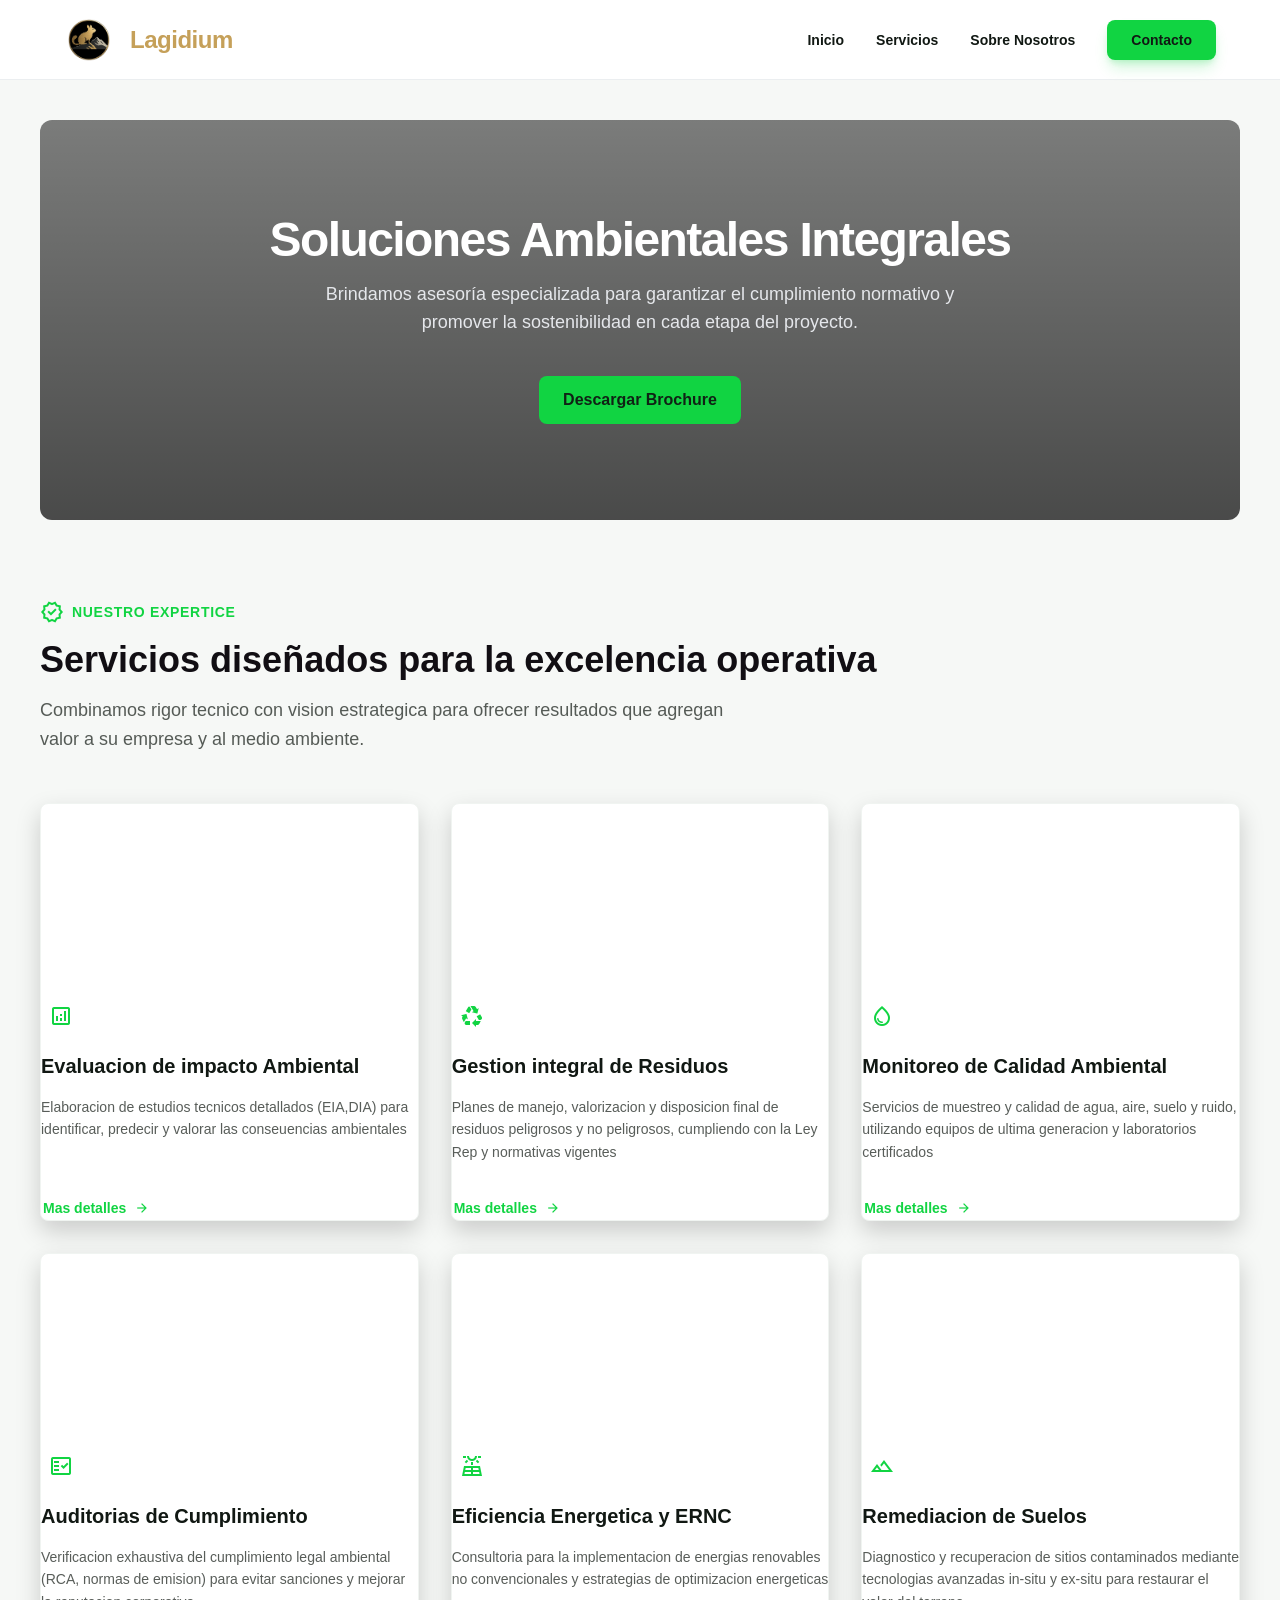
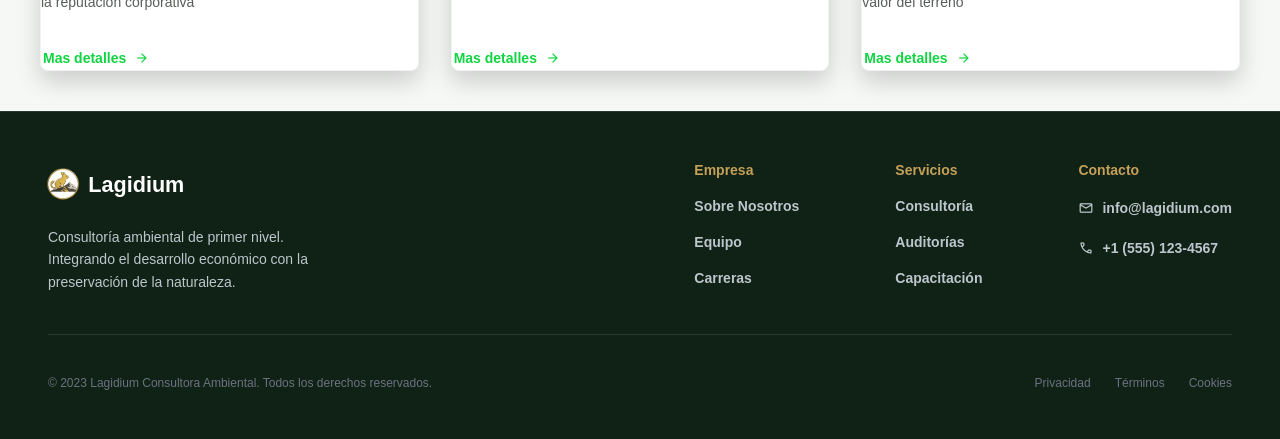
==== servicios.html @ 5d3d3c79 "Change name logos" ====
<!DOCTYPE html>
<html lang="es">
    <head>
        <meta charset="UTF-8">
        <meta name="viewport" content="width=device-width, initial-scale=1.0">
        <title>Servicios</title>
        <meta name="description" content="Consultora ambiental, ofrecemos servicios ambientales de exelencia tecnica para Mineria, industria, agro">
        <link rel="stylesheet" href="styles.css">
        <script src="script.js" defer></script>
        <link href="https://fonts.googleapis.com/css2?family=Material+Symbols+Outlined" rel="stylesheet"/>
    </head>
    
    <body>

        <header class="header">
            <div class="header-container">
                <div class="logo">
                    <img class="logo-icon" src="./Logo.png" alt="">
                    <a href="index.html"><h2 class="logo-text">Lagidium</h2></a>
                </div>    
                <nav>
                    <div class="div-nav">
                        <!-- <div class="div-nav"> -->
                        <a class="nav-link" href="index.html">Inicio</a>
                        <a class="nav-link" href="servicios.html">Servicios</a>
                        <a class="nav-link" href="#">Sobre Nosotros</a>
                        <!-- </div> -->
                    </div>
                    <button class="button-contacto">
                        <span>Contacto</span>
                    </div> 
                </nav>
            </div>
        </header>

        <main class="main">
            <!-- Hero Section -->
            <section class="hero-services">
                <div class="hero-container">
                    <div class="hero-contain">
                        <div class="hero-text-container">
                            <h1>Soluciones Ambientales Integrales</h1>
                            <h2>Brindamos asesoría especializada para garantizar el cumplimiento normativo y promover la sostenibilidad en cada etapa del proyecto.</h2>
                        </div>
                        <div class="hero-button">
                            <button>Descargar Brochure</button>
                        </div>
                    </div>
                </div> 
            </section>
            
            <section class="services-section-container">
                <header class="header-services">
                    <div><span class="material-symbols-outlined">verified</span><span>Nuestro Expertice</span></div>
                    <h2>Servicios diseñados para la excelencia operativa</h2>
                    <p>Combinamos rigor tecnico con vision estrategica para ofrecer resultados que agregan valor a su empresa y al medio ambiente.</p>
                </header>

                <div class="grid-services-container">
                    <div class="grid-services-contain1">
                        <div class="grid-services-image1"></div>
                        <div class="grid-text-services">
                            <div><span class="material-symbols-outlined">analytics</span></div>
                            <h3>Evaluacion de impacto Ambiental</h3>
                            <p>Elaboracion de estudios tecnicos detallados (EIA,DIA) para identificar, predecir y valorar las conseuencias ambientales</p>
                            <a href="">Mas detalles<span class="material-symbols-outlined">arrow_forward</span></a>
                        </div>
                    </div>
                    <div class="grid-services-contain2">
                        <div class="grid-services-image2"></div>
                        <div class="grid-text-services">
                            <div><span class="material-symbols-outlined">recycling</span></div>
                            <h3>Gestion integral de Residuos</h3>
                            <p>Planes de manejo, valorizacion y disposicion final de residuos peligrosos y no peligrosos, cumpliendo con la Ley Rep y normativas vigentes</p>
                            <a href="">Mas detalles<span class="material-symbols-outlined">arrow_forward</span></a>
                        </div>
                    </div>
                    <div class="grid-services-contain3">
                        <div class="grid-services-image3"></div>
                        <div class="grid-text-services">
                            <div><span class="material-symbols-outlined">water_drop</span></div>
                            <h3>Monitoreo de Calidad Ambiental</h3>
                            <p>Servicios de muestreo y calidad de agua, aire, suelo y ruido, utilizando equipos de ultima generacion y laboratorios certificados</p>
                            <a href="">Mas detalles<span class="material-symbols-outlined">arrow_forward</span></a>
                        </div>
                    </div>
                    <div class="grid-services-contain4">
                        <div class="grid-services-image4"></div>
                        <div class="grid-text-services">
                            <div><span class="material-symbols-outlined">fact_check</span></div>
                            <h3>Auditorias de Cumplimiento</h3>
                            <p>Verificacion exhaustiva del cumplimiento legal ambiental (RCA, normas de emision) para evitar sanciones y mejorar la reputacion corporativa</p>
                            <a href="">Mas detalles<span class="material-symbols-outlined">arrow_forward</span></a>
                        </div>
                    </div>
                    <div class="grid-services-contain5">
                        <div class="grid-services-image5"></div>
                        <div class="grid-text-services">
                            <div><span class="material-symbols-outlined">solar_power</span></div>
                            <h3>Eficiencia Energetica y ERNC</h3>
                            <p>Consultoria para la implementacion de energias renovables no convencionales y estrategias de optimizacion energeticas</p>
                            <a href="">Mas detalles<span class="material-symbols-outlined">arrow_forward</span></a>
                        </div>
                    </div>
                    <div class="grid-services-contain6">
                        <div class="grid-services-image6"></div>
                        <div class="grid-text-services">
                            <div><span class="material-symbols-outlined">landscape</span></div>
                            <h3>Remediacion de Suelos</h3>
                            <p>Diagnostico y recuperacion de sitios contaminados mediante tecnologias avanzadas in-situ y ex-situ para restaurar el valor del terreno</p>
                            <a href="">Mas detalles<span class="material-symbols-outlined">arrow_forward</span></a>
                        </div>
                    </div>
                </div>
            </section>

        </main>
        <footer class="footer">
            <div class="footer-container">
              <div class="footer-contact">
                
                <!-- Brand Info -->
                <div class="footer-paragraph">
                  <div class="footer-paragraph-container">
                    <div>
                        <img class="logo-icon-white" src="./logo_blanco.png" alt="">
                    </div>
                    <span>Lagidium</span>
                  </div>
          
                  <p class="paragraph-secundary">
                    Consultoría ambiental de primer nivel. Integrando el desarrollo económico con la preservación de la naturaleza.
                  </p>
                </div>
          
                <!-- Links -->
                <div class="footer-contact-container">
                  
                  <div class="footer-empresa">
                    <h4>Empresa</h4>
                    <a href="#">Sobre Nosotros</a>
                    <a href="#">Equipo</a>
                    <a href="#">Carreras</a>
                  </div>
          
                  <div class="footer-servicios">
                    <h4>Servicios</h4>
                    <a href="#">Consultoría</a>
                    <a href="#">Auditorías</a>
                    <a href="#">Capacitación</a>
                  </div>
          
                  <div class="footer-contacto">
                    <h4>Contacto</h4>
                    <a href="#">
                      <span class="material-symbols-outlined text-base">mail</span>
                      info@lagidium.com
                    </a>
                    <a href="#">
                      <span class="material-symbols-outlined text-base">call</span>
                      +1 (555) 123-4567
                    </a>
                  </div>
          
                </div>
              </div>
          
              <div class="bottom-line"></div>
          
                <div class="footer-end">
                    <p>© 2023 Lagidium Consultora Ambiental. Todos los derechos reservados.</p>
                    <div class="footer-end-container">
                        <a href="#">Privacidad</a>
                        <a href="#">Términos</a>
                        <a href="#">Cookies</a>
                    </div>
                </div>
          
            </div>
          </footer>

    </body>

</html>
---- styles.css ----
/* ========================================
   LAGIDIUM - ESTILOS CSS PERSONALIZADOS
   ======================================== */


/* ===== VARIABLES CSS (Custom Properties) ===== */

:root {
    /*Colores Principales*/
    --color-primary: #11d442;
    --color-secondary-gold: #C5A059;
    --color-secondary-silver: #BCC6CC;
    --color-brand-black: #111813;
    --color-background-light: #f6f8f6;
    --color-background-dark: #102215;

    /*Tipografia*/
    --font-display: 'Public Sans', sans-serif;
    --tw-text-opacity: 1;

    /*Border Radius*/
    --radius-default: 0.25rem;
    --radius-lg: 0.5rem;
    --radius-xl: 0.75rem;
    --radius-full: 9999px;
    
    /* Sombras */
    --shadow-sm: 0 1px 2px 0 rgba(0, 0, 0, 0.05);
    --shadow-xl: 0 20px 25px -5px rgba(0, 0, 0, 0.1);
    --shadow-primary-glow: 0 0 20px rgba(17, 212, 66, 0.4);
}
    /* ===== MODO OSCURO ===== */

.dark {
    --color-text: #ffffff;
    --color-text-secondary: #e5e7eb;
    --color-background: #102215;
    --color-card-bg: rgba(255, 255, 255, 0.05);
    --color-border: rgba(255, 255, 255, 0.1);
}

  /* ===== RESET Y BASE ===== */
* {
    margin:0;
    padding:0;
    box-sizing: border-box;
}

body {
    font-family: var(--font-display);
    background-color: var(--color-background-light);
    color: var(--color-brand-black);
    -webkit-font-smoothing: antialiased;
    -moz-osx-font-smoothing: grayscale;
}

.header {
    /* position: sticky; */
    top: 0;
    z-index: 50;
    width: 100%;
    height: 80px;
    background-color: rgba(255,255,255, 0.95);
    backdrop-filter: blur(10px);
    box-sizing: border-box;
    border-bottom: 1px solid rgba(188, 198, 204, 0.3);
}

.header-container {
    max-width: 1200px;
    height: 100%;
    margin: 0 auto;
    padding: 0 24px; 
    display: flex;
    align-items: center;
    justify-content: space-between;
}

.logo {
    display: flex;
    align-items: center;
    gap: 16px;
}

.logo-icon{
    object-fit: contain;
    height: 50px;
    width: 50px;
    align-items: center;
    justify-content: center;
}

.logo-text{
    font-size: 1.5rem;
    font-weight: 900;
    letter-spacing: -0.02em;
    color: var(--color-secondary-gold);
}

a {
    text-decoration: none;
}

/* NAVEGACION */
nav {
    display: none;
    justify-content: flex-end;
    align-items: center;
    gap: 2rem;

  }

.div-nav {
    display: flex;
    align-items: center;
    gap: 2rem;
}
  
@media (min-width:768px){
    nav {
        display: flex;
    }
}

.nav-link { 
    position: relative;
    font-size: 0.875rem;
    font-weight: 600;
    color: var(--color-brand-black);
    text-decoration: none;
    transition: color 0.3s ease;
}

.nav-link::after {
    content: '';
    position: absolute;
    bottom: -4px;
    left: 0;
    width: 0;
    height: 2px;
    background-color: var(--color-secondary-gold);
    transition: width 0.3s ease;
}

.nav-link:hover {
    color: var(--color-secondary-gold);
}

.nav-link:hover::after {
    width: 100%;
  }

.button-contacto{
      /* Layout y Tamaño */
      display: flex;                    /* flex */
      min-width: 100px;                 /* min-w-[100px] */
      height: 40px;                     /* h-10 (10 * 4px = 40px) */
      padding-left: 24px;               /* px-6 (6 * 4px = 24px) */
      padding-right: 24px;
      
      /* Alineación */
      align-items: center;              /* items-center */
      justify-content: center;          /* justify-center */
      
      /* Forma y Bordes */
      border-radius: 8px;               /* rounded-lg */
      overflow: hidden;                 /* overflow-hidden */
      border: none;
      
      /* Colores */
      background-color: #11d442;        /* bg-primary */
      color: #111813;                   /* text-brand-black */
      
      /* Tipografía */
      font-size: 0.875rem;              /* text-sm (14px) */
      font-weight: 700;                 /* font-bold */
      
      /* Efectos */
      box-shadow: 0 10px 15px -3px rgba(17, 212, 66, 0.2),
                  0 4px 6px -2px rgba(17, 212, 66, 0.2);
                                        /* shadow-lg shadow-primary/20 */
      
      /* Interacción */
      cursor: pointer;                  /* cursor-pointer */
      transition: background-color 0.3s ease,
                  transform 0.2s ease;  /* transition-colors */
}

.Hero {
    position: relative;
    width: 100%;
    min-height: 600px;
    overflow: hidden;
}

.carousel-container {
    position: absolute;
    top: 0;
    left: 0;
    width: 100%;
    height: 100%;
}

.carousel-slide {
    position: absolute;
    width: 100%;
    height: 100%;
    background-size: cover;
    background-position: center;
    background-repeat: no-repeat;
    transition: opacity 1.5s ease-in-out;
    opacity: 0;
}

.carousel-slide.active {
    opacity: 1;
}

/* Overlay oscuro sobre las imágenes */
.carousel-slide::before {
        content: '';
        position: absolute;
        top: 0;
        left: 0;
        width: 100%;
        height: 100%;
        background: linear-gradient(rgba(16, 34, 21, 0.7) 0%, rgba(16, 34, 21, 0.5) 100%);
    }


.hero-content {
    position: relative;
    z-index: 10;
    display: flex;
    flex-direction: column;
    justify-content: center;
    min-height: 600px;
    padding: 80px 24px;
    max-width: 1200px;
    margin: 0 auto;
    text-align: center;
}

@media (min-width: 768px) {
    .hero-content {
        text-align: left;
    }
}

.hero-badge{
    width: fit-content;
    padding: 4px 12px;
    background-color: rgba(165, 123, 50, 0.2);
    border: 1px solid rgba(197, 160, 89, 0.4);
    color: var(--color-secondary-gold);
    font-size: 0.75rem;
    font-weight: 700;
    text-transform: uppercase;
    letter-spacing: 0.05em;
    border-radius: 9999px;
    backdrop-filter: blur(1px);
    margin-bottom: 16px;
}

.hero-title {
    font-size: 2.5rem;
    font-weight: 900;
    line-height: 1.1;
    letter-spacing: -0.033em;
    color: #ffffff;
    margin-bottom: 16px;
    max-width: 700px;
}

@media (min-width: 768px) {
    .hero-title {
        font-size: 3.75rem;
    }
}

@media (min-width: 1024px) {
    .hero-title {
        font-size: 4.5rem;
    }
}

.hero-title .highlight {
    color: var(--color-secondary-silver);
}

.hero-description {
    font-size: 1.125rem;
    line-height: 1.75;
    color: #e5e7eb;
    margin-bottom: 32px;
    max-width: 600px;
}

@media (min-width: 768px) {
    .hero-description {
        font-size: 1.25rem;
    }
}

.hero-buttons {
    display: flex;
    flex-direction: column;
    gap: 16px;
    justify-content: center;
}

@media (min-width: 640px) {
    .hero-buttons {
        flex-direction: row;
    }
}

@media (min-width: 768px) {
    .hero-buttons {
        justify-content: flex-start;
    }
}

.btn-hero-primary {
    display: flex;
    align-items: center;
    justify-content: center;
    height: 48px;
    min-width: 160px;
    padding: 0 24px;
    background-color: var(--color-primary);
    color: var(--color-brand-black);
    font-size: 1rem;
    font-weight: 700;
    border: none;
    border-radius: 8px;
    cursor: pointer;
    transition: transform 0.3s ease;
    box-shadow: 0 0 20px rgba(17, 212, 66, 0.4);
    text-decoration: none;
}

.btn-hero-primary:hover {
    transform: scale(1.05);
}

.btn-hero-secondary {
    display: flex;
    align-items: center;
    justify-content: center;
    height: 48px;
    min-width: 160px;
    padding: 0 24px;
    background-color: rgba(255, 255, 255, 0.1);
    backdrop-filter: blur(4px);
    border: 2px solid rgba(255, 255, 255, 0.2);
    color: #ffffff;
    font-size: 1rem;
    font-weight: 700;
    border-radius: 8px;
    cursor: pointer;
    transition: all 0.3s ease;
    text-decoration: none;
}

.btn-hero-secondary:hover {
    background-color: #ffffff;
    color: var(--color-brand-black);
}

/* Indicadores del carrusel */
.carousel-indicators {
    position: absolute;
    bottom: 30px;
    left: 50%;
    transform: translateX(-50%);
    z-index: 20;
    display: flex;
    gap: 12px;
}

.indicator {
    width: 12px;
    height: 12px;
    border-radius: 50%;
    background-color: rgba(255, 255, 255, 0.3);
    border: 2px solid rgba(255, 255, 255, 0.5);
    cursor: pointer;
    transition: all 0.3s ease;
}

.indicator.active {
    background-color: var(--color-secondary-gold);
    border-color: var(--color-secondary-gold);
    width: 32px;
    border-radius: 6px;
}

.indicator:hover {
    background-color: rgba(255, 255, 255, 0.6);
}

/* Línea decorativa */
.decorative-line {
    height: 8px;
    width: 100%;
    background: linear-gradient(
        to right,
        var(--color-brand-black),
        var(--color-secondary-gold),
        var(--color-brand-black)
    );
}


.infobox-container {
    padding: 5rem 1.5rem;
    background-color: rgb(255,255,255 / 1);
    border-color: #e5e7eb; 
    border-style: solid;
}

@media (min-width: 1024px) {
    .feature-section {
      padding-left: 3rem;
      padding-right: 3rem;
    }
  }

.infobox-content {
    max-width: 1200px;
    display: flex;
    flex-direction: column;
    margin: 0 auto;
    gap: 4rem;
}

.headerfeature-containter {
    display: flex;
    flex-direction: column;
    text-align: center;
    gap: 1rem;
}

.headerfeature-containter h2 {
    font-size: 2.25rem;
    line-height: 2.5rem;
    font-weight: 800;
    color: rgb(var(--color-brand-black));
}

.headerfeature-containter p {
    max-width: 720px;
    font-size: 1.125rem;
    line-height: 1.75rem;
    font-weight: 400;
    margin: 0 auto;
    color: rgb(107 114 128 / 1); /* gris */
}


.headerfeature-divider {
    width: 5rem;
    height: 0.25rem;
    border-radius: 9999px;
    background-color: var(--color-secondary-gold);
    margin: 0 auto;
}

.feature-grid {
    display: grid;
    grid-template-columns: 1fr;
    gap: 2rem;
}

@media (min-width: 768px) {
    .feature-grid {
      grid-template-columns: repeat(3, 1fr);
    }
  }


.feature-card {
    display: flex;
    flex-direction: column;
    gap: 1.5rem;
    padding: 2rem;
    border-radius: 0.75rem;
    background-color: rgb(246 248 246 / 1);
    border: 1px solid rgb(188 198 204 / 0.3);
    transition: all 0.3s ease;
  }

.feature-card:hover {
    border-color: var(--color-secondary-gold);
    box-shadow: 0 20px 40px var(--color-secondary-gold) / 0.1;
  }

.feature-content {
    display: flex;
    flex-direction: column;
    gap: 0.5rem;
}

.feature-content h3 {
    font-size: 1.25rem;
    font-weight: 700;
    color: var(--color-black);
  }
  
.feature-content p {
    color: rgb(75 85 99);
    line-height: 1.6;
  }

.icon-card {
    display: flex;
    align-items: center;
    justify-content: center;
    width: 3.5rem;
    height: 3.5rem;
}


/*Info Especializacion*/
@media (min-width: 1024px) {
    .Especialización-container{
        padding-left: 3rem;
        padding-right: 3rem;
    }
}

.Especialización-container {
    /* #border: #11d442 1px solid; */
    padding-top: 5rem;
    padding-bottom: 5rem;
}

.esp-container {
    display: flex;
    flex-direction: column;
    max-width: 1200px;
    width: 100%;
    gap: 2.5rem;
    margin-left: auto;
    margin-right: auto;
}

@media (min-width: 768px){
    .header-esp-container {
        flex-direction: row;
        align-items: flex-end;
    }
}

.header-esp-container {
    display: flex;
    gap: 1.5rem;
    justify-content: space-between;
}

.title-content {
    display: flex;
    flex-direction: column;
    gap: 0.5rem;
}

.title-content h2 {
    color: var(--color-brand-black);
    line-height: 1.25;
    font-weight: 900;
    font-size: 1.875;
}

.title-content p {
    color: rgb(107 114 128/1);
    font-size: 1rem;
    line-height: 1.5rem;
}

.especializacion-servicios {
    text-decoration: inherit;
    display: flex;
    align-items: center;
    color: var(--color-brand-black);
    font-weight: 700;
    font-size: 0.875rem;
    line-height: 1.25rem;
    gap: 0.5rem;
    transition: color 0.3s ease;
}

.especializacion-servicios:hover {
    color: var(--color-primary);
}

.especializacion-servicios span {
    font-size: 1.125rem;
    line-height: 1.75rem;
    font-weight: normal;
    font-family: 'Material Symbols Outlined', sans-serif;
    font-style: normal;
}

.especializacion-servicios span {
    font-size: 1.25rem;
    transition: transform 0.3s ease;
  }

.especializacion-servicios:hover span {
    transform: translateX(4px);
  }


@media (min-width: 1024px) {
    .especializacion-grid{
        display: grid;
        grid-template-columns: repeat(3, 1fr);
        gap: 1.5rem;
    }
}


.grid-item1 {
    border: transparent 1px solid;
    display: flex;
    flex-direction: column;
    border-radius: 0.75rem;
    padding: 1rem;
    gap: 1rem;
    transition: transform 0.3s ease;
}

.grid-item1:hover {
    border-color: rgb(188 198 204 / 0.5);
}

.grid-item2 {
    border: transparent 1px solid;
    display: flex;
    flex-direction: column;
    border-radius: 0.75rem;
    padding: 1rem;
    gap: 1rem;
    transition: transform 0.3s ease;
}

.grid-item2:hover {
    border-color: rgb(188 198 204 / 0.5);
}

.grid-item3 {
    border: transparent 1px solid;
    display: flex;
    flex-direction: column;
    border-radius: 0.75rem;
    padding: 1rem;
    gap: 1rem;
    transition: transform 0.3s ease;
}

.grid-item3:hover {
    border-color: rgb(188 198 204 / 0.5);
}

/*Content Img*/

.content-img-1 {
    border-radius: 0.5rem;
    overflow: hidden;
    aspect-ratio: 4/3;
}

.content-img-2 {
    border-radius: 0.5rem;
    overflow: hidden;
    aspect-ratio: 4/3;
}

.content-img-3 {
    border-radius: 0.5rem;
    overflow: hidden;
    aspect-ratio: 4/3;
}


/*IMG*/
.content-img-1 img {
    background-position: center;
    background-size: cover;
    background-repeat: no-repeat;
    width: 100%;
    height: 100%;
    transition: transform 700ms ease;
}

.content-img-1 img:hover {
    transform: scale(1.1);
}

.content-img-2 img {
    background-position: center;
    background-size: cover;
    background-repeat: no-repeat;
    width: 100%;
    height: 100%;
    transition: transform 700ms ease;
}

.content-img-2 img:hover {
    transform: scale(1.1);
}

.content-img-3 img {
    background-position: center;
    background-size: cover;
    background-repeat: no-repeat;
    width: 100%;
    height: 100%;
    transition: transform 700ms ease;
}

.content-img-3 img:hover {
    transform: scale(1.1);
}


/*Text content*/
.text-content{
    display: flex;
    flex-direction: column;
    padding-bottom: 0.5rem;
    padding-left: 0.5rem;
    padding-right: 0.5rem;
    gap: 0.25rem;
}

.text-content2{
    display: flex;
    flex-direction: column;
    padding-bottom: 0.5rem;
    padding-left: 0.5rem;
    padding-right: 0.5rem;
    gap: 0.25rem;
}

.text-content3{
    display: flex;
    flex-direction: column;
    padding-bottom: 0.5rem;
    padding-left: 0.5rem;
    padding-right: 0.5rem;
    gap: 0.25rem;
}

/*Text detail*/
.text-content h3{
    color: rgb(17 24 19 /1);
    font-weight: 700;
    font-size: 1.25rem;
    line-height: 1.25rem;
}

.text-content p{
    color: rgb(107 114 128 / 1);
    font-size: 0.875rem;
    line-height: 1.25rem;
}

.text-content2 h3{
    color: rgb(17 24 19 /1);
    font-weight: 700;
    font-size: 1.25rem;
    line-height: 1.25rem;
}

.text-content2 p{
    color: rgb(107 114 128 / 1);
    font-size: 0.875rem;
    line-height: 1.25rem;
}

.text-content3 h3{
    color: rgb(17 24 19 /1);
    font-weight: 700;
    font-size: 1.25rem;
    line-height: 1.25rem;
}

.text-content3 p{
    color: rgb(107 114 128 / 1);
    font-size: 0.875rem;
    line-height: 1.25rem;
}

/*Content Conteiner*/

@media (min-width: 1024px) {
    .contact-conteiner {
        padding-left: 3rem;
        padding-right: 3rem;
    }
}

.contact-conteiner {
    position: relative;
    padding: 6rem;
    background-color: rgb(17 24 19);
    color: white;
    overflow: hidden;
}

.contact-rigth-side {
    position: absolute;
    top: 0;
    right: 0;
    width: 35%;
    height: 100%;
    background: linear-gradient(
      to left,
      rgb(197 160 89 / 0.15),
      transparent
    );
  }
  
.contact-left-side {
    position: absolute;
    bottom: 0;
    left: 0;
    width: 300px;
    height: 300px;
    background: rgb(17 212 66/ 0.15);
    border-radius: 50%;
    filter: blur(100px);
}


.contact-container {
    position: relative;
    z-index: 1;
    max-width: 900px;
    margin: 0 auto;
    display: flex;
    flex-direction: column;
    gap: 2.5rem;
    text-align: center;
}

.contact-paragraph h2 {
    font-size: clamp(2rem, 5vw, 3rem);
    font-weight: 900;
    line-height: 1.2;
  }
  
.contact-paragraph h2 span {
    color: rgb(197 160 89);
}
  
.contact-paragraph p {
    margin-top: 1rem;
    font-size: 1.125rem;
    color: rgb(188 198 204);
    line-height: 1.6;
}

.contact-contact {
    display: flex;
    flex-direction: column;
    gap: 1rem;
    align-items: center;
  }
  
@media (min-width: 640px) {
.contact-contact {
    flex-direction: row;
    justify-content: center;
}
}
  
  /* Primer botón */
.contact-contact a:first-of-type {
    display: inline-flex;
    align-items: center;
    justify-content: center;
    min-width: 200px;
    height: 48px;
    background-color: rgb(17 212 66);
    color: rgb(17 24 19);
    font-weight: 700;
    border-radius: 0.75rem;
    text-decoration: none;
    transition: transform 0.2s ease, box-shadow 0.2s ease;
  }
  
.contact-contact a:first-of-type:hover {
    transform: scale(1.05);
    box-shadow: 0 0 20px rgb(17 212 66 / 0.4);
  }
  
  /* Segundo botón */
.contact-contact a:nth-of-type(2) {
    display: inline-flex;
    align-items: center;
    justify-content: center;
    min-width: 200px;
    height: 48px;
    border: 1px solid rgb(188 198 204 / 0.4);
    color: white;
    font-weight: 700;
    border-radius: 0.75rem;
    text-decoration: none;
    transition: background-color 0.2s ease, border-color 0.2s ease;
  }
  
.contact-contact a:nth-of-type(2):hover {
    background-color: rgb(255 255 255 / 0.08);
    border-color: white;
  }



/*FOOTER*/ 
@media (min-width: 1024px) {
    .footer {
        padding-left: 3rem;
        padding-right: 3rem;
    }
}

.footer {
    background-color: var(--color-background-dark);
    padding-left: 3rem;
    padding-right: 3rem;
    border-top: 1px rgb(255, 255, 255, 0.1) solid;
    padding-top: 3rem;
    padding-bottom: 3rem;
}  

.footer-container {
    display: flex;
    flex-direction: column;
    margin: 0 auto;
    width: 100%;
    gap: 2.5rem;
    max-width: 1200px;
    margin-left: auto;
    margin-right: auto;
}

@media (min-width: 768px) {
    .footer-contact {
        flex-direction: row;
    }
}

.footer-contact {
    display: flex;
    flex-direction: row;
    gap: 2.5rem;
    justify-content: space-between;
}


.footer-paragraph {
    display: flex;
    flex-direction: column;
    gap: 1rem;
    max-width: 300px;
}


@media (min-width: 768px) {
    .footer-contact-container {
        gap: 6rem;
    }
}

.footer-contact-container {
    display: flex;
    flex-wrap: wrap;
    justify-content: center;
    gap: 6rem;
    text-decoration: none;
}


.footer-empresa, .footer-servicios, .footer-contacto {
    display: flex;
    flex-direction: column;
    gap: 1rem;
    font-size: 0.875rem;
    font-weight: 700;
    line-height: 1.25rem;
}

.footer-empresa, .footer-servicios, .footer-contacto h4 {
    color: var(--color-secondary-gold);
}

.footer-empresa a {
    color: rgb(188, 198, 204, 1);
    transition: transform 0.3 ease;
    font-size: 0.875rem;
    line-height: 1.25rem;   
}

.footer-empresa a:hover{
    color: rgb(255,255,255);
}


.footer-servicios a:hover{
    color: rgb(255,255,255);
}

.footer-servicios a {
    color: rgb(188, 198, 204, 1);
    transition: transform 0.3 ease;
    font-size: 0.875rem;
    line-height: 1.25rem;   
}

.footer-contacto a:hover{
    color: rgb(255,255,255);
}

.footer-contacto a {
    display: flex;
    align-items: center;
    gap: 0.5rem;
    color: rgb(188, 198, 204, 1);
    transition: transform 0.3 ease;
    font-size: 0.875rem;
    line-height: 1.25rem;
}


.footer-contacto span:first-child{
    font-size: 1rem;
    line-height: 1.5rem;
}

.footer-paragraph {
    /* border: #BCC6CC 1px solid; */
    display: flex;
    flex-direction: column;
    gap: 1rem;
    max-width: 300px;
}

.footer-paragraph-container {
    display: flex;
    align-items: center;
}

.logo-icon-white {
    display: flex;
    width: 50px;
    left: 0;
    margin-left: -9.7px;
}


.footer-paragraph-container span{
    font-weight: 700;
    font-size: 1.35rem;
    line-height: 1.75rem;
    color: rgb(255,255,255);
}

.paragraph-secundary{
    color:rgb(188 198 204 / 1);
    line-height: 1.625;
    font-size: 0.875rem;
}

.bottom-line {
    width: 100%;
    height: 1px;
    background-color: rgb(255 255 255 / 0.1);
}

.footer-end {
    display: flex;
    flex-direction: row;
    justify-content: space-between;
    color: rgb(107 114 128 / 1);
    font-size: 0.75rem;
    line-height: 1rem;
    gap: 1rem;
    align-items: center;
}


.footer-end-container {
    display: flex;
    gap: 1.5rem;
}

.footer-end-container a{
    color: rgb(107 114 128 / 1);
}



/*Services*/
.main {
    display: flex;
    flex-direction: column;
    flex: 1,1,0%;
    align-items: center;
}

@media(min-width:1024px) {
    .hero-services {
        /* border: #11d442 1px solid; */
        padding: 2.5rem;
    }
}

.hero-services {
    max-width: 1280px;
    width: 100%;
} 

.hero-contain {
    /* border: #C5A059 1px solid; */
    display: flex;
    flex-direction: column;
    position: relative;
    min-height: 400px;
    background-image: linear-gradient(rgba(0,0,0,0.5),rgba(0,0,0,0.7)),
    url("https://lh3.googleusercontent.com/aida-public/[base64]");
    padding: 2rem;
    background-repeat: no-repeat;
    background-position: center;
    background-size: cover;
    border-radius: 0.75rem;
    overflow: hidden;
    gap: 1.5rem;
    justify-content: center;
    align-items: center;
}

.hero-text-container {
    display: flex;
    flex-direction: column;
    text-align: center;
    gap: 1rem;
    max-width: 800px;
    z-index: 10;
}

@media (min-width:1024px){
    .hero-text-container h1{
        font-size: 3rem;
        line-height: 1;
    }
}

.hero-text-container h1 {
    letter-spacing: -0.033em;
    color: rgb(255 255 255);
    font-weight: 900;
}

@media (min-width: 1024px){
    .hero-text-container h2{
        font-size: 1.125rem;
        line-height: 1.75rem;
    }
}

.hero-text-container h2 {
    color: rgb(229 231  235 / 1);
    font-weight: 400;
    max-width: 42rem;
    margin-left: auto;
    margin-right: auto;
}

.hero-button {
    display: flex;
    padding-top: 1rem;
    gap: 1rem;
    z-index: 10;
}

.hero-button button {
    display: flex;
    color: rgb(16 34 21 / 1);
    font-weight: 700;
    font-size: 1rem;
    line-height: 1.5rem;
    padding-left: 1.5rem;
    padding-right: 1.5rem;
    border-radius: 0.5rem;
    background-color: rgb(17 212  66 / 1);
    justify-content: center;
    align-items: center;
    border: transparent;
    height: 3rem;
    cursor: pointer;
    text-transform: none;
    transition: color cubic-bezier(0.4, 0, 0.2, 1) 150ms;
}

.hero-button button:hover {
    background-color: rgb(14 184 57 / 1);
}


/*Grid y Header Services*/
@media (min-width:1024px){
    .services-section-contain {
        padding: 2.5rem;
    }
}

.services-section-container {
    display: flex;
    padding: 2.5rem;
    max-width: 1280px;
    width: 100%;
    gap: 3rem;
    flex-direction: column;
}

@media (min-width:1024px){
    .grid-services-container {
        display: grid;
        grid-template-columns: repeat(3, minmax(0, 1fr));
        gap: 2rem;
    }
}


/*Header*/
@media (min-width: 1024){
    .header-services {
        justify-content: left;
    }
}

.header-services {
    display: flex;
    flex-direction: column;
    gap: 1rem;
}

.header-services div{
    display: flex;
    color: rgb(17 212 66 / 1);
    gap: 0.5rem;
    align-items: center;
}


.header-services > div > span:nth-child(2) {
    letter-spacing: 0.05em;
    text-transform: uppercase;
    font-weight: 700;
    font-size: 0.875rem;
    line-height: 1.25rem;
}

@media (min-width:1024px){
    .header-services h2 {
        font-size: 2.25rem;
        line-height: 2.5rem;
    }
}

.header-services h2 {
    color: rgb(17 14 19/ 1);
    font-weight: 700;
}

.header-services p{
    color: rgb(17 24 19/0.7);
    line-height: 1.625;
    font-weight: 400;
    font-size: 1.125rem;
    max-width: 720px;
}

/*Grid*/
.grid-services-contain1,
.grid-services-contain2,
.grid-services-contain3,
.grid-services-contain4,
.grid-services-contain5,
.grid-services-contain6 {
  /* Estilos que se aplicarán a todas */
    display: flex;
    flex-direction: column;
    overflow: hidden;
     /* box */
    background-color: #ffffff;
    border: 1px solid #f0f4f1;
    border-radius: 0.5rem;
    box-shadow: 0 10px 25px rgba(0,0,0,0.18);
    transition: box-shadow cubic-bezier(0.4, 0, 0.2, 1) 150ms;
}

.grid-services-contain1:hover,
.grid-services-contain2:hover,
.grid-services-contain3:hover,
.grid-services-contain4:hover,
.grid-services-contain5:hover,
.grid-services-contain6:hover {
  box-shadow: 0 20px 40px rgba(0,0,0,0.25);
}



/*Text Grid*/
.grid-text-services {
    display: flex;
    flex-direction: column;
    gap: 1rem;
    justify-content: center;
    height: 14rem;
}

.grid-text-services div span{
   display: flex;
   align-items: center;
   justify-content: center;
   width: 2.5rem;
   height: 2.5rem;
   color: rgb(17 212 66 /1);
}

.grid-text-services h3 {
    color: rgb(17 24 19 / 1);
    font-weight: 700;
    font-size: 1.25rem;
    line-height: 1.75rem;
 }

 .grid-text-services a { 
    display: inline-flex;
    text-decoration: none;
    color: rgb(17 212 66 /1);
    margin: 2px;
    font-weight: 700;
    font-size: 0.875rem;
    line-height: 1.25rem;
    gap: 0.5rem;
    align-items: center;
    transition: gap cubic-bezier(0.4, 0, 0.2, 1) 150ms;
 }

 .grid-text-services a:hover {
    gap: 0.80rem;
 }

 .grid-text-services a span {
    font-size: 1rem;
    line-height: 1.25rem;
 } 

.grid-text-services p {
    color: rgb(17 24 19 / 0.7);
    line-height: 1.625;
    font-size: 0.875rem;
    flex: 1 1 0%;
 }
.grid-services-image1,
.grid-services-image2,
.grid-services-image3,
.grid-services-image4,
.grid-services-image5,
.grid-services-image6{
    background-position: center;
    background-size: cover;
    overflow: hidden;
    width: 100%;
    height: 12rem;
}

.grid-services-image1{
    background-image: url('https://lh3.googleusercontent.com/aida-public/[base64]');
}

.grid-services-image2{
    background-image: url('https://lh3.googleusercontent.com/aida-public/[base64]');
}

.grid-services-image3{
    background-image: url('https://lh3.googleusercontent.com/aida-public/[base64]');
}

.grid-services-image4{
    background-image: url('https://lh3.googleusercontent.com/aida-public/[base64]');
}

.grid-services-image5{
    background-image: url('https://lh3.googleusercontent.com/aida-public/[base64]');
}

.grid-services-image6{
    background-image: url('https://lh3.googleusercontent.com/aida-public/[base64]');
}
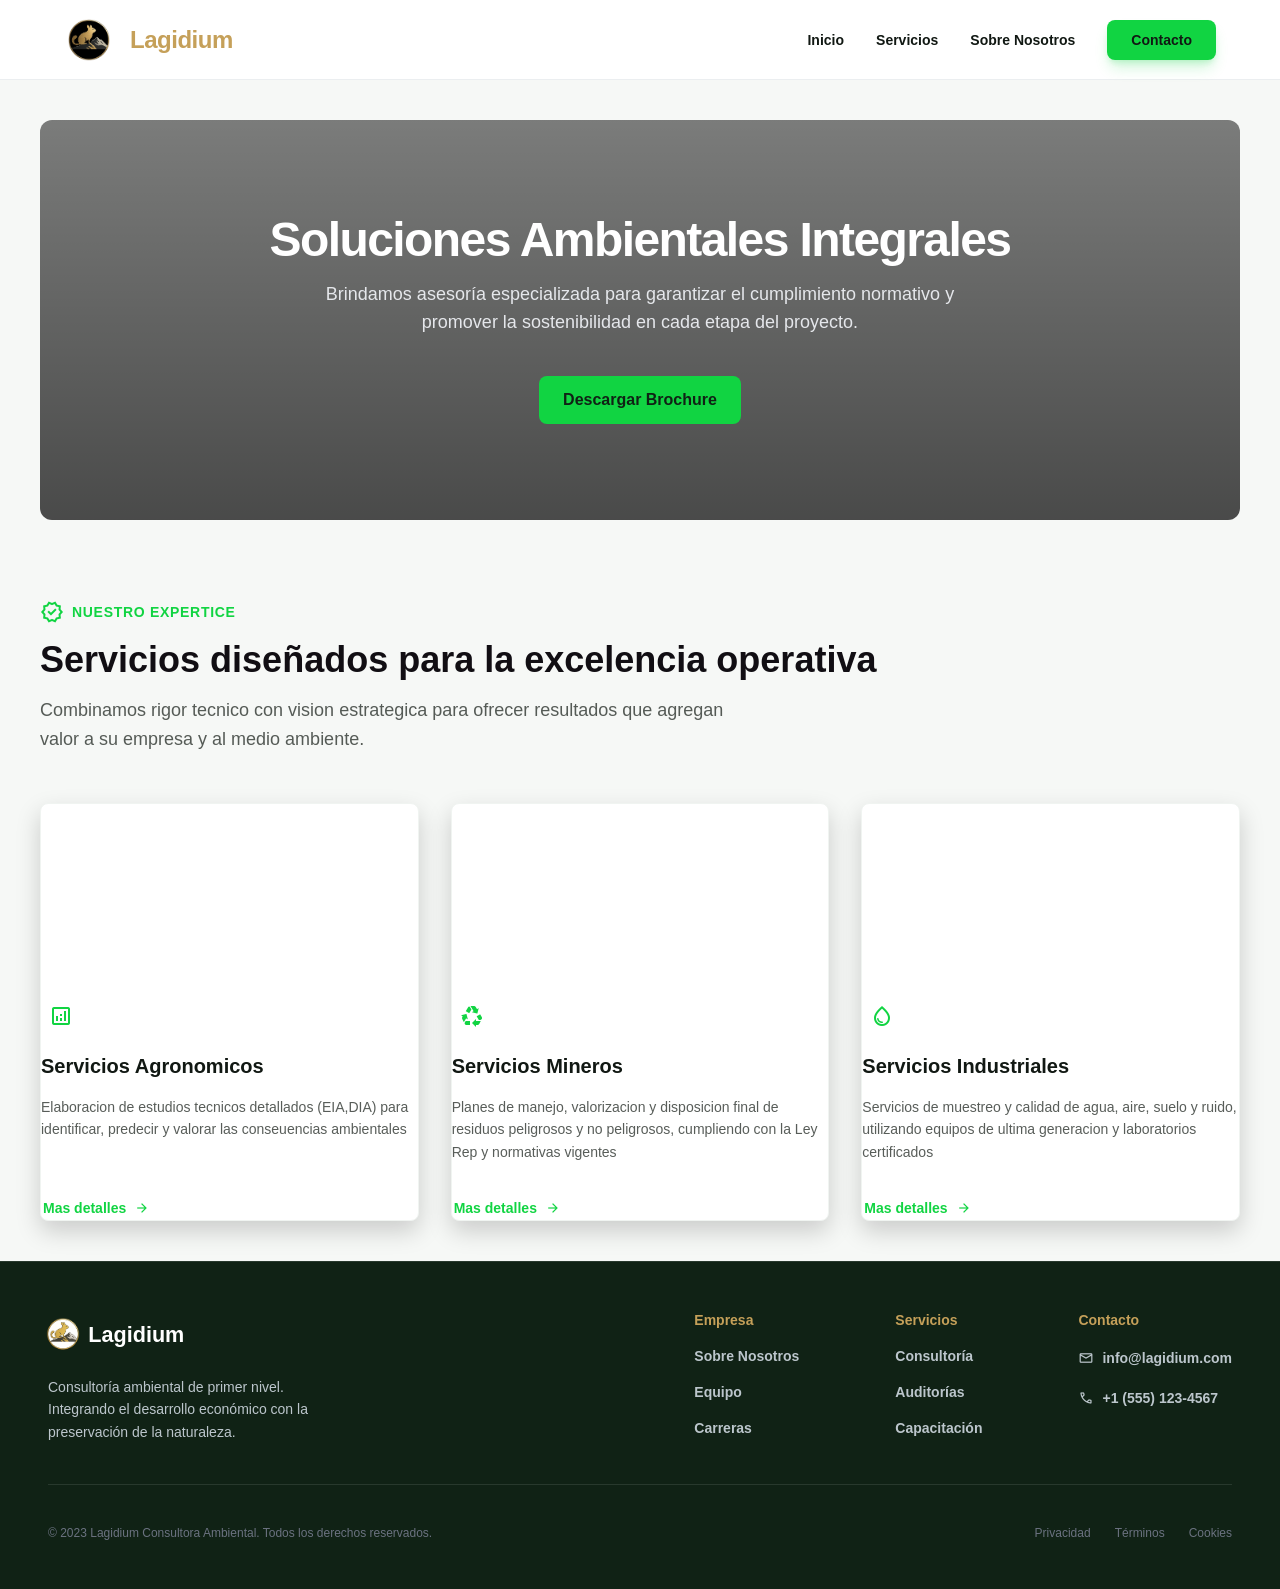
==== commit bdaf9ce2: "Refactorizacion:reorganizo estructura del proyecto" ====
--- a/servicios.html
+++ b/servicios.html
@@ -5,8 +5,8 @@
         <meta name="viewport" content="width=device-width, initial-scale=1.0">
         <title>Servicios</title>
         <meta name="description" content="Consultora ambiental, ofrecemos servicios ambientales de exelencia tecnica para Mineria, industria, agro">
-        <link rel="stylesheet" href="styles.css">
-        <script src="script.js" defer></script>
+        <link rel="stylesheet" href="src/styles/styles.css">
+        <script src="scripts/script.js" defer></script>
         <link href="https://fonts.googleapis.com/css2?family=Material+Symbols+Outlined" rel="stylesheet"/>
     </head>
     
@@ -15,7 +15,7 @@
         <header class="header">
             <div class="header-container">
                 <div class="logo">
-                    <img class="logo-icon" src="./Logo.png" alt="">
+                    <img class="logo-icon" src="assets/icons/Logo.png" alt="">
                     <a href="index.html"><h2 class="logo-text">Lagidium</h2></a>
                 </div>    
                 <nav>
@@ -61,7 +61,7 @@
                         <div class="grid-services-image1"></div>
                         <div class="grid-text-services">
                             <div><span class="material-symbols-outlined">analytics</span></div>
-                            <h3>Evaluacion de impacto Ambiental</h3>
+                            <h3>Servicios Agronomicos</h3>
                             <p>Elaboracion de estudios tecnicos detallados (EIA,DIA) para identificar, predecir y valorar las conseuencias ambientales</p>
                             <a href="">Mas detalles<span class="material-symbols-outlined">arrow_forward</span></a>
                         </div>
@@ -70,7 +70,7 @@
                         <div class="grid-services-image2"></div>
                         <div class="grid-text-services">
                             <div><span class="material-symbols-outlined">recycling</span></div>
-                            <h3>Gestion integral de Residuos</h3>
+                            <h3>Servicios Mineros</h3>
                             <p>Planes de manejo, valorizacion y disposicion final de residuos peligrosos y no peligrosos, cumpliendo con la Ley Rep y normativas vigentes</p>
                             <a href="">Mas detalles<span class="material-symbols-outlined">arrow_forward</span></a>
                         </div>
@@ -79,11 +79,11 @@
                         <div class="grid-services-image3"></div>
                         <div class="grid-text-services">
                             <div><span class="material-symbols-outlined">water_drop</span></div>
-                            <h3>Monitoreo de Calidad Ambiental</h3>
+                            <h3>Servicios Industriales</h3>
                             <p>Servicios de muestreo y calidad de agua, aire, suelo y ruido, utilizando equipos de ultima generacion y laboratorios certificados</p>
                             <a href="">Mas detalles<span class="material-symbols-outlined">arrow_forward</span></a>
                         </div>
-                    </div>
+                    <!-- </div>
                     <div class="grid-services-contain4">
                         <div class="grid-services-image4"></div>
                         <div class="grid-text-services">
@@ -109,7 +109,7 @@
                             <h3>Remediacion de Suelos</h3>
                             <p>Diagnostico y recuperacion de sitios contaminados mediante tecnologias avanzadas in-situ y ex-situ para restaurar el valor del terreno</p>
                             <a href="">Mas detalles<span class="material-symbols-outlined">arrow_forward</span></a>
-                        </div>
+                        </div> -->
                     </div>
                 </div>
             </section>
@@ -123,7 +123,7 @@
                 <div class="footer-paragraph">
                   <div class="footer-paragraph-container">
                     <div>
-                        <img class="logo-icon-white" src="./logo_blanco.png" alt="">
+                        <img class="logo-icon-white" src="assets/icons/logo_blanco.png" alt="">
                     </div>
                     <span>Lagidium</span>
                   </div>
--- a/src/styles/styles.css
+++ b/src/styles/styles.css
@@ -0,0 +1,1410 @@
+
+/* ========================================
+   LAGIDIUM - ESTILOS CSS PERSONALIZADOS
+   ======================================== */
+
+
+/* ===== VARIABLES CSS (Custom Properties) ===== */
+
+:root {
+    /*Colores Principales*/
+    --color-primary: #11d442;
+    --color-secondary-gold: #C5A059;
+    --color-secondary-silver: #BCC6CC;
+    --color-brand-black: #111813;
+    --color-background-light: #f6f8f6;
+    --color-background-dark: #102215;
+
+    /*Tipografia*/
+    --font-display: 'Public Sans', sans-serif;
+    --tw-text-opacity: 1;
+
+    /*Border Radius*/
+    --radius-default: 0.25rem;
+    --radius-lg: 0.5rem;
+    --radius-xl: 0.75rem;
+    --radius-full: 9999px;
+    
+    /* Sombras */
+    --shadow-sm: 0 1px 2px 0 rgba(0, 0, 0, 0.05);
+    --shadow-xl: 0 20px 25px -5px rgba(0, 0, 0, 0.1);
+    --shadow-primary-glow: 0 0 20px rgba(17, 212, 66, 0.4);
+}
+    /* ===== MODO OSCURO ===== */
+
+.dark {
+    --color-text: #ffffff;
+    --color-text-secondary: #e5e7eb;
+    --color-background: #102215;
+    --color-card-bg: rgba(255, 255, 255, 0.05);
+    --color-border: rgba(255, 255, 255, 0.1);
+}
+
+  /* ===== RESET Y BASE ===== */
+* {
+    margin:0;
+    padding:0;
+    box-sizing: border-box;
+}
+
+body {
+    font-family: var(--font-display);
+    background-color: var(--color-background-light);
+    color: var(--color-brand-black);
+    -webkit-font-smoothing: antialiased;
+    -moz-osx-font-smoothing: grayscale;
+}
+
+.header {
+    /* position: sticky; */
+    top: 0;
+    z-index: 50;
+    width: 100%;
+    height: 80px;
+    background-color: rgba(255,255,255, 0.95);
+    backdrop-filter: blur(10px);
+    box-sizing: border-box;
+    border-bottom: 1px solid rgba(188, 198, 204, 0.3);
+}
+
+.header-container {
+    max-width: 1200px;
+    height: 100%;
+    margin: 0 auto;
+    padding: 0 24px; 
+    display: flex;
+    align-items: center;
+    justify-content: space-between;
+}
+
+.logo {
+    display: flex;
+    align-items: center;
+    gap: 16px;
+}
+
+.logo-icon{
+    object-fit: contain;
+    height: 50px;
+    width: 50px;
+    align-items: center;
+    justify-content: center;
+}
+
+.logo-text{
+    font-size: 1.5rem;
+    font-weight: 900;
+    letter-spacing: -0.02em;
+    color: var(--color-secondary-gold);
+}
+
+a {
+    text-decoration: none;
+}
+
+/* NAVEGACION */
+nav {
+    display: none;
+    justify-content: flex-end;
+    align-items: center;
+    gap: 2rem;
+
+  }
+
+.div-nav {
+    display: flex;
+    align-items: center;
+    gap: 2rem;
+}
+  
+@media (min-width:768px){
+    nav {
+        display: flex;
+    }
+}
+
+.nav-link { 
+    position: relative;
+    font-size: 0.875rem;
+    font-weight: 600;
+    color: var(--color-brand-black);
+    text-decoration: none;
+    transition: color 0.3s ease;
+}
+
+.nav-link::after {
+    content: '';
+    position: absolute;
+    bottom: -4px;
+    left: 0;
+    width: 0;
+    height: 2px;
+    background-color: var(--color-secondary-gold);
+    transition: width 0.3s ease;
+}
+
+.nav-link:hover {
+    color: var(--color-secondary-gold);
+}
+
+.nav-link:hover::after {
+    width: 100%;
+  }
+
+.button-contacto{
+      /* Layout y Tamaño */
+      display: flex;                    /* flex */
+      min-width: 100px;                 /* min-w-[100px] */
+      height: 40px;                     /* h-10 (10 * 4px = 40px) */
+      padding-left: 24px;               /* px-6 (6 * 4px = 24px) */
+      padding-right: 24px;
+      
+      /* Alineación */
+      align-items: center;              /* items-center */
+      justify-content: center;          /* justify-center */
+      
+      /* Forma y Bordes */
+      border-radius: 8px;               /* rounded-lg */
+      overflow: hidden;                 /* overflow-hidden */
+      border: none;
+      
+      /* Colores */
+      background-color: #11d442;        /* bg-primary */
+      color: #111813;                   /* text-brand-black */
+      
+      /* Tipografía */
+      font-size: 0.875rem;              /* text-sm (14px) */
+      font-weight: 700;                 /* font-bold */
+      
+      /* Efectos */
+      box-shadow: 0 10px 15px -3px rgba(17, 212, 66, 0.2),
+                  0 4px 6px -2px rgba(17, 212, 66, 0.2);
+                                        /* shadow-lg shadow-primary/20 */
+      
+      /* Interacción */
+      cursor: pointer;                  /* cursor-pointer */
+      transition: background-color 0.3s ease,
+                  transform 0.2s ease;  /* transition-colors */
+}
+
+.Hero {
+    position: relative;
+    width: 100%;
+    min-height: 600px;
+    overflow: hidden;
+}
+
+.carousel-container {
+    position: absolute;
+    top: 0;
+    left: 0;
+    width: 100%;
+    height: 100%;
+}
+
+.carousel-slide {
+    position: absolute;
+    width: 100%;
+    height: 100%;
+    background-size: cover;
+    background-position: center;
+    background-repeat: no-repeat;
+    transition: opacity 1.5s ease-in-out;
+    opacity: 0;
+}
+
+.carousel-slide.active {
+    opacity: 1;
+}
+
+/* Overlay oscuro sobre las imágenes */
+.carousel-slide::before {
+        content: '';
+        position: absolute;
+        top: 0;
+        left: 0;
+        width: 100%;
+        height: 100%;
+        background: linear-gradient(rgba(16, 34, 21, 0.7) 0%, rgba(16, 34, 21, 0.5) 100%);
+    }
+
+
+.hero-content {
+    position: relative;
+    z-index: 10;
+    display: flex;
+    flex-direction: column;
+    justify-content: center;
+    min-height: 600px;
+    padding: 80px 24px;
+    max-width: 1200px;
+    margin: 0 auto;
+    text-align: center;
+}
+
+@media (min-width: 768px) {
+    .hero-content {
+        text-align: left;
+    }
+}
+
+.hero-badge{
+    width: fit-content;
+    padding: 4px 12px;
+    background-color: rgba(165, 123, 50, 0.2);
+    border: 1px solid rgba(197, 160, 89, 0.4);
+    color: var(--color-secondary-gold);
+    font-size: 0.75rem;
+    font-weight: 700;
+    text-transform: uppercase;
+    letter-spacing: 0.05em;
+    border-radius: 9999px;
+    backdrop-filter: blur(1px);
+    margin-bottom: 16px;
+}
+
+.hero-title {
+    font-size: 2.5rem;
+    font-weight: 900;
+    line-height: 1.1;
+    letter-spacing: -0.033em;
+    color: #ffffff;
+    margin-bottom: 16px;
+    max-width: 700px;
+}
+
+@media (min-width: 768px) {
+    .hero-title {
+        font-size: 3.75rem;
+    }
+}
+
+@media (min-width: 1024px) {
+    .hero-title {
+        font-size: 4.5rem;
+    }
+}
+
+.hero-title .highlight {
+    color: var(--color-secondary-silver);
+}
+
+.hero-description {
+    font-size: 1.125rem;
+    line-height: 1.75;
+    color: #e5e7eb;
+    margin-bottom: 32px;
+    max-width: 600px;
+}
+
+@media (min-width: 768px) {
+    .hero-description {
+        font-size: 1.25rem;
+    }
+}
+
+.hero-buttons {
+    display: flex;
+    flex-direction: column;
+    gap: 16px;
+    justify-content: center;
+}
+
+@media (min-width: 640px) {
+    .hero-buttons {
+        flex-direction: row;
+    }
+}
+
+@media (min-width: 768px) {
+    .hero-buttons {
+        justify-content: flex-start;
+    }
+}
+
+.btn-hero-primary {
+    display: flex;
+    align-items: center;
+    justify-content: center;
+    height: 48px;
+    min-width: 160px;
+    padding: 0 24px;
+    background-color: var(--color-primary);
+    color: var(--color-brand-black);
+    font-size: 1rem;
+    font-weight: 700;
+    border: none;
+    border-radius: 8px;
+    cursor: pointer;
+    transition: transform 0.3s ease;
+    box-shadow: 0 0 20px rgba(17, 212, 66, 0.4);
+    text-decoration: none;
+}
+
+.btn-hero-primary:hover {
+    transform: scale(1.05);
+}
+
+.btn-hero-secondary {
+    display: flex;
+    align-items: center;
+    justify-content: center;
+    height: 48px;
+    min-width: 160px;
+    padding: 0 24px;
+    background-color: rgba(255, 255, 255, 0.1);
+    backdrop-filter: blur(4px);
+    border: 2px solid rgba(255, 255, 255, 0.2);
+    color: #ffffff;
+    font-size: 1rem;
+    font-weight: 700;
+    border-radius: 8px;
+    cursor: pointer;
+    transition: all 0.3s ease;
+    text-decoration: none;
+}
+
+.btn-hero-secondary:hover {
+    background-color: #ffffff;
+    color: var(--color-brand-black);
+}
+
+/* Indicadores del carrusel */
+.carousel-indicators {
+    position: absolute;
+    bottom: 30px;
+    left: 50%;
+    transform: translateX(-50%);
+    z-index: 20;
+    display: flex;
+    gap: 12px;
+}
+
+.indicator {
+    width: 12px;
+    height: 12px;
+    border-radius: 50%;
+    background-color: rgba(255, 255, 255, 0.3);
+    border: 2px solid rgba(255, 255, 255, 0.5);
+    cursor: pointer;
+    transition: all 0.3s ease;
+}
+
+.indicator.active {
+    background-color: var(--color-secondary-gold);
+    border-color: var(--color-secondary-gold);
+    width: 32px;
+    border-radius: 6px;
+}
+
+.indicator:hover {
+    background-color: rgba(255, 255, 255, 0.6);
+}
+
+/* Línea decorativa */
+.decorative-line {
+    height: 8px;
+    width: 100%;
+    background: linear-gradient(
+        to right,
+        var(--color-brand-black),
+        var(--color-secondary-gold),
+        var(--color-brand-black)
+    );
+}
+
+
+.infobox-container {
+    padding: 5rem 1.5rem;
+    background-color: rgb(255,255,255 / 1);
+    border-color: #e5e7eb; 
+    border-style: solid;
+}
+
+@media (min-width: 1024px) {
+    .feature-section {
+      padding-left: 3rem;
+      padding-right: 3rem;
+    }
+  }
+
+.infobox-content {
+    max-width: 1200px;
+    display: flex;
+    flex-direction: column;
+    margin: 0 auto;
+    gap: 4rem;
+}
+
+.headerfeature-containter {
+    display: flex;
+    flex-direction: column;
+    text-align: center;
+    gap: 1rem;
+}
+
+.headerfeature-containter h2 {
+    font-size: 2.25rem;
+    line-height: 2.5rem;
+    font-weight: 800;
+    color: rgb(var(--color-brand-black));
+}
+
+.headerfeature-containter p {
+    max-width: 720px;
+    font-size: 1.125rem;
+    line-height: 1.75rem;
+    font-weight: 400;
+    margin: 0 auto;
+    color: rgb(107 114 128 / 1); /* gris */
+}
+
+
+.headerfeature-divider {
+    width: 5rem;
+    height: 0.25rem;
+    border-radius: 9999px;
+    background-color: var(--color-secondary-gold);
+    margin: 0 auto;
+}
+
+.feature-grid {
+    display: grid;
+    grid-template-columns: 1fr;
+    gap: 2rem;
+}
+
+@media (min-width: 768px) {
+    .feature-grid {
+      grid-template-columns: repeat(3, 1fr);
+    }
+  }
+
+
+.feature-card {
+    display: flex;
+    flex-direction: column;
+    gap: 1.5rem;
+    padding: 2rem;
+    border-radius: 0.75rem;
+    background-color: rgb(246 248 246 / 1);
+    border: 1px solid rgb(188 198 204 / 0.3);
+    transition: all 0.3s ease;
+  }
+
+.feature-card:hover {
+    border-color: var(--color-secondary-gold);
+    box-shadow: 0 20px 40px var(--color-secondary-gold) / 0.1;
+  }
+
+.feature-content {
+    display: flex;
+    flex-direction: column;
+    gap: 0.5rem;
+}
+
+.feature-content h3 {
+    font-size: 1.25rem;
+    font-weight: 700;
+    color: var(--color-black);
+  }
+  
+.feature-content p {
+    color: rgb(75 85 99);
+    line-height: 1.6;
+  }
+
+.icon-card {
+    display: flex;
+    align-items: center;
+    justify-content: center;
+    width: 3.5rem;
+    height: 3.5rem;
+}
+
+
+/*Info Especializacion*/
+@media (min-width: 1024px) {
+    .Especialización-container{
+        padding-left: 3rem;
+        padding-right: 3rem;
+    }
+}
+
+.Especialización-container {
+    /* #border: #11d442 1px solid; */
+    padding-top: 5rem;
+    padding-bottom: 5rem;
+}
+
+.esp-container {
+    display: flex;
+    flex-direction: column;
+    max-width: 1200px;
+    width: 100%;
+    gap: 2.5rem;
+    margin-left: auto;
+    margin-right: auto;
+}
+
+@media (min-width: 768px){
+    .header-esp-container {
+        flex-direction: row;
+        align-items: flex-end;
+    }
+}
+
+.header-esp-container {
+    display: flex;
+    gap: 1.5rem;
+    justify-content: space-between;
+}
+
+.title-content {
+    display: flex;
+    flex-direction: column;
+    gap: 0.5rem;
+}
+
+.title-content h2 {
+    color: var(--color-brand-black);
+    line-height: 1.25;
+    font-weight: 900;
+    font-size: 1.875;
+}
+
+.title-content p {
+    color: rgb(107 114 128/1);
+    font-size: 1rem;
+    line-height: 1.5rem;
+}
+
+.especializacion-servicios {
+    text-decoration: inherit;
+    display: flex;
+    align-items: center;
+    color: var(--color-brand-black);
+    font-weight: 700;
+    font-size: 0.875rem;
+    line-height: 1.25rem;
+    gap: 0.5rem;
+    transition: color 0.3s ease;
+}
+
+.especializacion-servicios:hover {
+    color: var(--color-primary);
+}
+
+.especializacion-servicios span {
+    font-size: 1.125rem;
+    line-height: 1.75rem;
+    font-weight: normal;
+    font-family: 'Material Symbols Outlined', sans-serif;
+    font-style: normal;
+}
+
+.especializacion-servicios span {
+    font-size: 1.25rem;
+    transition: transform 0.3s ease;
+  }
+
+.especializacion-servicios:hover span {
+    transform: translateX(4px);
+  }
+
+
+@media (min-width: 1024px) {
+    .especializacion-grid{
+        display: grid;
+        grid-template-columns: repeat(3, 1fr);
+        gap: 1.5rem;
+    }
+}
+
+
+.grid-item1 {
+    border: transparent 1px solid;
+    display: flex;
+    flex-direction: column;
+    border-radius: 0.75rem;
+    padding: 1rem;
+    gap: 1rem;
+    transition: transform 0.3s ease;
+}
+
+.grid-item1:hover {
+    border-color: rgb(188 198 204 / 0.5);
+}
+
+.grid-item2 {
+    border: transparent 1px solid;
+    display: flex;
+    flex-direction: column;
+    border-radius: 0.75rem;
+    padding: 1rem;
+    gap: 1rem;
+    transition: transform 0.3s ease;
+}
+
+.grid-item2:hover {
+    border-color: rgb(188 198 204 / 0.5);
+}
+
+.grid-item3 {
+    border: transparent 1px solid;
+    display: flex;
+    flex-direction: column;
+    border-radius: 0.75rem;
+    padding: 1rem;
+    gap: 1rem;
+    transition: transform 0.3s ease;
+}
+
+.grid-item3:hover {
+    border-color: rgb(188 198 204 / 0.5);
+}
+
+/*Content Img*/
+
+.content-img-1 {
+    border-radius: 0.5rem;
+    overflow: hidden;
+    aspect-ratio: 4/3;
+}
+
+.content-img-2 {
+    border-radius: 0.5rem;
+    overflow: hidden;
+    aspect-ratio: 4/3;
+}
+
+.content-img-3 {
+    border-radius: 0.5rem;
+    overflow: hidden;
+    aspect-ratio: 4/3;
+}
+
+
+/*IMG*/
+.content-img-1 img {
+    background-position: center;
+    background-size: cover;
+    background-repeat: no-repeat;
+    width: 100%;
+    height: 100%;
+    transition: transform 700ms ease;
+}
+
+.content-img-1 img:hover {
+    transform: scale(1.1);
+}
+
+.content-img-2 img {
+    background-position: center;
+    background-size: cover;
+    background-repeat: no-repeat;
+    width: 100%;
+    height: 100%;
+    transition: transform 700ms ease;
+}
+
+.content-img-2 img:hover {
+    transform: scale(1.1);
+}
+
+.content-img-3 img {
+    background-position: center;
+    background-size: cover;
+    background-repeat: no-repeat;
+    width: 100%;
+    height: 100%;
+    transition: transform 700ms ease;
+}
+
+.content-img-3 img:hover {
+    transform: scale(1.1);
+}
+
+
+/*Text content*/
+.text-content{
+    display: flex;
+    flex-direction: column;
+    padding-bottom: 0.5rem;
+    padding-left: 0.5rem;
+    padding-right: 0.5rem;
+    gap: 0.25rem;
+}
+
+.text-content2{
+    display: flex;
+    flex-direction: column;
+    padding-bottom: 0.5rem;
+    padding-left: 0.5rem;
+    padding-right: 0.5rem;
+    gap: 0.25rem;
+}
+
+.text-content3{
+    display: flex;
+    flex-direction: column;
+    padding-bottom: 0.5rem;
+    padding-left: 0.5rem;
+    padding-right: 0.5rem;
+    gap: 0.25rem;
+}
+
+/*Text detail*/
+.text-content h3{
+    color: rgb(17 24 19 /1);
+    font-weight: 700;
+    font-size: 1.25rem;
+    line-height: 1.25rem;
+}
+
+.text-content p{
+    color: rgb(107 114 128 / 1);
+    font-size: 0.875rem;
+    line-height: 1.25rem;
+}
+
+.text-content2 h3{
+    color: rgb(17 24 19 /1);
+    font-weight: 700;
+    font-size: 1.25rem;
+    line-height: 1.25rem;
+}
+
+.text-content2 p{
+    color: rgb(107 114 128 / 1);
+    font-size: 0.875rem;
+    line-height: 1.25rem;
+}
+
+.text-content3 h3{
+    color: rgb(17 24 19 /1);
+    font-weight: 700;
+    font-size: 1.25rem;
+    line-height: 1.25rem;
+}
+
+.text-content3 p{
+    color: rgb(107 114 128 / 1);
+    font-size: 0.875rem;
+    line-height: 1.25rem;
+}
+
+/*Content Conteiner*/
+
+@media (min-width: 1024px) {
+    .contact-conteiner {
+        padding-left: 3rem;
+        padding-right: 3rem;
+    }
+}
+
+.contact-conteiner {
+    position: relative;
+    padding: 6rem;
+    background-color: rgb(17 24 19);
+    color: white;
+    overflow: hidden;
+}
+
+.contact-rigth-side {
+    position: absolute;
+    top: 0;
+    right: 0;
+    width: 35%;
+    height: 100%;
+    background: linear-gradient(
+      to left,
+      rgb(197 160 89 / 0.15),
+      transparent
+    );
+  }
+  
+.contact-left-side {
+    position: absolute;
+    bottom: 0;
+    left: 0;
+    width: 300px;
+    height: 300px;
+    background: rgb(17 212 66/ 0.15);
+    border-radius: 50%;
+    filter: blur(100px);
+}
+
+
+.contact-container {
+    position: relative;
+    z-index: 1;
+    max-width: 900px;
+    margin: 0 auto;
+    display: flex;
+    flex-direction: column;
+    gap: 2.5rem;
+    text-align: center;
+}
+
+.contact-paragraph h2 {
+    font-size: clamp(2rem, 5vw, 3rem);
+    font-weight: 900;
+    line-height: 1.2;
+  }
+  
+.contact-paragraph h2 span {
+    color: rgb(197 160 89);
+}
+  
+.contact-paragraph p {
+    margin-top: 1rem;
+    font-size: 1.125rem;
+    color: rgb(188 198 204);
+    line-height: 1.6;
+}
+
+.contact-contact {
+    display: flex;
+    flex-direction: column;
+    gap: 1rem;
+    align-items: center;
+  }
+  
+@media (min-width: 640px) {
+.contact-contact {
+    flex-direction: row;
+    justify-content: center;
+}
+}
+  
+  /* Primer botón */
+.contact-contact a:first-of-type {
+    display: inline-flex;
+    align-items: center;
+    justify-content: center;
+    min-width: 200px;
+    height: 48px;
+    background-color: rgb(17 212 66);
+    color: rgb(17 24 19);
+    font-weight: 700;
+    border-radius: 0.75rem;
+    text-decoration: none;
+    transition: transform 0.2s ease, box-shadow 0.2s ease;
+  }
+  
+.contact-contact a:first-of-type:hover {
+    transform: scale(1.05);
+    box-shadow: 0 0 20px rgb(17 212 66 / 0.4);
+  }
+  
+  /* Segundo botón */
+.contact-contact a:nth-of-type(2) {
+    display: inline-flex;
+    align-items: center;
+    justify-content: center;
+    min-width: 200px;
+    height: 48px;
+    border: 1px solid rgb(188 198 204 / 0.4);
+    color: white;
+    font-weight: 700;
+    border-radius: 0.75rem;
+    text-decoration: none;
+    transition: background-color 0.2s ease, border-color 0.2s ease;
+  }
+  
+.contact-contact a:nth-of-type(2):hover {
+    background-color: rgb(255 255 255 / 0.08);
+    border-color: white;
+  }
+
+
+
+/*FOOTER*/ 
+@media (min-width: 1024px) {
+    .footer {
+        padding-left: 3rem;
+        padding-right: 3rem;
+    }
+}
+
+.footer {
+    background-color: var(--color-background-dark);
+    padding-left: 3rem;
+    padding-right: 3rem;
+    border-top: 1px rgb(255, 255, 255, 0.1) solid;
+    padding-top: 3rem;
+    padding-bottom: 3rem;
+}  
+
+.footer-container {
+    display: flex;
+    flex-direction: column;
+    margin: 0 auto;
+    width: 100%;
+    gap: 2.5rem;
+    max-width: 1200px;
+    margin-left: auto;
+    margin-right: auto;
+}
+
+@media (min-width: 768px) {
+    .footer-contact {
+        flex-direction: row;
+    }
+}
+
+.footer-contact {
+    display: flex;
+    flex-direction: row;
+    gap: 2.5rem;
+    justify-content: space-between;
+}
+
+
+.footer-paragraph {
+    display: flex;
+    flex-direction: column;
+    gap: 1rem;
+    max-width: 300px;
+}
+
+
+@media (min-width: 768px) {
+    .footer-contact-container {
+        gap: 6rem;
+    }
+}
+
+.footer-contact-container {
+    display: flex;
+    flex-wrap: wrap;
+    justify-content: center;
+    gap: 6rem;
+    text-decoration: none;
+}
+
+
+.footer-empresa, .footer-servicios, .footer-contacto {
+    display: flex;
+    flex-direction: column;
+    gap: 1rem;
+    font-size: 0.875rem;
+    font-weight: 700;
+    line-height: 1.25rem;
+}
+
+.footer-empresa, .footer-servicios, .footer-contacto h4 {
+    color: var(--color-secondary-gold);
+}
+
+.footer-empresa a {
+    color: rgb(188, 198, 204, 1);
+    transition: transform 0.3 ease;
+    font-size: 0.875rem;
+    line-height: 1.25rem;   
+}
+
+.footer-empresa a:hover{
+    color: rgb(255,255,255);
+}
+
+
+.footer-servicios a:hover{
+    color: rgb(255,255,255);
+}
+
+.footer-servicios a {
+    color: rgb(188, 198, 204, 1);
+    transition: transform 0.3 ease;
+    font-size: 0.875rem;
+    line-height: 1.25rem;   
+}
+
+.footer-contacto a:hover{
+    color: rgb(255,255,255);
+}
+
+.footer-contacto a {
+    display: flex;
+    align-items: center;
+    gap: 0.5rem;
+    color: rgb(188, 198, 204, 1);
+    transition: transform 0.3 ease;
+    font-size: 0.875rem;
+    line-height: 1.25rem;
+}
+
+
+.footer-contacto span:first-child{
+    font-size: 1rem;
+    line-height: 1.5rem;
+}
+
+.footer-paragraph {
+    /* border: #BCC6CC 1px solid; */
+    display: flex;
+    flex-direction: column;
+    gap: 1rem;
+    max-width: 300px;
+}
+
+.footer-paragraph-container {
+    display: flex;
+    align-items: center;
+}
+
+.logo-icon-white {
+    display: flex;
+    width: 50px;
+    left: 0;
+    margin-left: -9.7px;
+}
+
+
+.footer-paragraph-container span{
+    font-weight: 700;
+    font-size: 1.35rem;
+    line-height: 1.75rem;
+    color: rgb(255,255,255);
+}
+
+.paragraph-secundary{
+    color:rgb(188 198 204 / 1);
+    line-height: 1.625;
+    font-size: 0.875rem;
+}
+
+.bottom-line {
+    width: 100%;
+    height: 1px;
+    background-color: rgb(255 255 255 / 0.1);
+}
+
+.footer-end {
+    display: flex;
+    flex-direction: row;
+    justify-content: space-between;
+    color: rgb(107 114 128 / 1);
+    font-size: 0.75rem;
+    line-height: 1rem;
+    gap: 1rem;
+    align-items: center;
+}
+
+
+.footer-end-container {
+    display: flex;
+    gap: 1.5rem;
+}
+
+.footer-end-container a{
+    color: rgb(107 114 128 / 1);
+}
+
+
+
+/*Services*/
+.main {
+    display: flex;
+    flex-direction: column;
+    flex: 1,1,0%;
+    align-items: center;
+}
+
+@media(min-width:1024px) {
+    .hero-services {
+        /* border: #11d442 1px solid; */
+        padding: 2.5rem;
+    }
+}
+
+.hero-services {
+    max-width: 1280px;
+    width: 100%;
+} 
+
+.hero-contain {
+    /* border: #C5A059 1px solid; */
+    display: flex;
+    flex-direction: column;
+    position: relative;
+    min-height: 400px;
+    background-image: linear-gradient(rgba(0,0,0,0.5),rgba(0,0,0,0.7)),
+    url("https://lh3.googleusercontent.com/aida-public/[base64]");
+    padding: 2rem;
+    background-repeat: no-repeat;
+    background-position: center;
+    background-size: cover;
+    border-radius: 0.75rem;
+    overflow: hidden;
+    gap: 1.5rem;
+    justify-content: center;
+    align-items: center;
+}
+
+.hero-text-container {
+    display: flex;
+    flex-direction: column;
+    text-align: center;
+    gap: 1rem;
+    max-width: 800px;
+    z-index: 10;
+}
+
+@media (min-width:1024px){
+    .hero-text-container h1{
+        font-size: 3rem;
+        line-height: 1;
+    }
+}
+
+.hero-text-container h1 {
+    letter-spacing: -0.033em;
+    color: rgb(255 255 255);
+    font-weight: 900;
+}
+
+@media (min-width: 1024px){
+    .hero-text-container h2{
+        font-size: 1.125rem;
+        line-height: 1.75rem;
+    }
+}
+
+.hero-text-container h2 {
+    color: rgb(229 231  235 / 1);
+    font-weight: 400;
+    max-width: 42rem;
+    margin-left: auto;
+    margin-right: auto;
+}
+
+.hero-button {
+    display: flex;
+    padding-top: 1rem;
+    gap: 1rem;
+    z-index: 10;
+}
+
+.hero-button button {
+    display: flex;
+    color: rgb(16 34 21 / 1);
+    font-weight: 700;
+    font-size: 1rem;
+    line-height: 1.5rem;
+    padding-left: 1.5rem;
+    padding-right: 1.5rem;
+    border-radius: 0.5rem;
+    background-color: rgb(17 212  66 / 1);
+    justify-content: center;
+    align-items: center;
+    border: transparent;
+    height: 3rem;
+    cursor: pointer;
+    text-transform: none;
+    transition: color cubic-bezier(0.4, 0, 0.2, 1) 150ms;
+}
+
+.hero-button button:hover {
+    background-color: rgb(14 184 57 / 1);
+}
+
+
+/*Grid y Header Services*/
+@media (min-width:1024px){
+    .services-section-contain {
+        padding: 2.5rem;
+    }
+}
+
+.services-section-container {
+    display: flex;
+    padding: 2.5rem;
+    max-width: 1280px;
+    width: 100%;
+    gap: 3rem;
+    flex-direction: column;
+}
+
+@media (min-width:1024px){
+    .grid-services-container {
+        display: grid;
+        grid-template-columns: repeat(3, minmax(0, 1fr));
+        gap: 2rem;
+    }
+}
+
+
+/*Header*/
+@media (min-width: 1024){
+    .header-services {
+        justify-content: left;
+    }
+}
+
+.header-services {
+    display: flex;
+    flex-direction: column;
+    gap: 1rem;
+}
+
+.header-services div{
+    display: flex;
+    color: rgb(17 212 66 / 1);
+    gap: 0.5rem;
+    align-items: center;
+}
+
+
+.header-services > div > span:nth-child(2) {
+    letter-spacing: 0.05em;
+    text-transform: uppercase;
+    font-weight: 700;
+    font-size: 0.875rem;
+    line-height: 1.25rem;
+}
+
+@media (min-width:1024px){
+    .header-services h2 {
+        font-size: 2.25rem;
+        line-height: 2.5rem;
+    }
+}
+
+.header-services h2 {
+    color: rgb(17 14 19/ 1);
+    font-weight: 700;
+}
+
+.header-services p{
+    color: rgb(17 24 19/0.7);
+    line-height: 1.625;
+    font-weight: 400;
+    font-size: 1.125rem;
+    max-width: 720px;
+}
+
+/*Grid*/
+.grid-services-contain1,
+.grid-services-contain2,
+.grid-services-contain3,
+.grid-services-contain4,
+.grid-services-contain5,
+.grid-services-contain6 {
+  /* Estilos que se aplicarán a todas */
+    display: flex;
+    flex-direction: column;
+    overflow: hidden;
+     /* box */
+    background-color: #ffffff;
+    border: 1px solid #f0f4f1;
+    border-radius: 0.5rem;
+    box-shadow: 0 10px 25px rgba(0,0,0,0.18);
+    transition: box-shadow cubic-bezier(0.4, 0, 0.2, 1) 150ms;
+}
+
+.grid-services-contain1:hover,
+.grid-services-contain2:hover,
+.grid-services-contain3:hover,
+.grid-services-contain4:hover,
+.grid-services-contain5:hover,
+.grid-services-contain6:hover {
+  box-shadow: 0 20px 40px rgba(0,0,0,0.25);
+}
+
+
+
+/*Text Grid*/
+.grid-text-services {
+    display: flex;
+    flex-direction: column;
+    gap: 1rem;
+    justify-content: center;
+    height: 14rem;
+}
+
+.grid-text-services div span{
+   display: flex;
+   align-items: center;
+   justify-content: center;
+   width: 2.5rem;
+   height: 2.5rem;
+   color: rgb(17 212 66 /1);
+}
+
+.grid-text-services h3 {
+    color: rgb(17 24 19 / 1);
+    font-weight: 700;
+    font-size: 1.25rem;
+    line-height: 1.75rem;
+ }
+
+ .grid-text-services a { 
+    display: inline-flex;
+    text-decoration: none;
+    color: rgb(17 212 66 /1);
+    margin: 2px;
+    font-weight: 700;
+    font-size: 0.875rem;
+    line-height: 1.25rem;
+    gap: 0.5rem;
+    align-items: center;
+    transition: gap cubic-bezier(0.4, 0, 0.2, 1) 150ms;
+ }
+
+ .grid-text-services a:hover {
+    gap: 0.80rem;
+ }
+
+ .grid-text-services a span {
+    font-size: 1rem;
+    line-height: 1.25rem;
+ } 
+
+.grid-text-services p {
+    color: rgb(17 24 19 / 0.7);
+    line-height: 1.625;
+    font-size: 0.875rem;
+    flex: 1 1 0%;
+ }
+.grid-services-image1,
+.grid-services-image2,
+.grid-services-image3,
+.grid-services-image4,
+.grid-services-image5,
+.grid-services-image6{
+    background-position: center;
+    background-size: cover;
+    overflow: hidden;
+    width: 100%;
+    height: 12rem;
+}
+
+.grid-services-image1{
+    background-image: url('https://lh3.googleusercontent.com/aida-public/[base64]');
+}
+
+.grid-services-image2{
+    background-image: url('https://lh3.googleusercontent.com/aida-public/[base64]');
+}
+
+.grid-services-image3{
+    background-image: url('https://lh3.googleusercontent.com/aida-public/[base64]');
+}
+
+.grid-services-image4{
+    background-image: url('https://lh3.googleusercontent.com/aida-public/[base64]');
+}
+
+.grid-services-image5{
+    background-image: url('https://lh3.googleusercontent.com/aida-public/[base64]');
+}
+
+.grid-services-image6{
+    background-image: url('https://lh3.googleusercontent.com/aida-public/[base64]');
+}
+
+
+
+
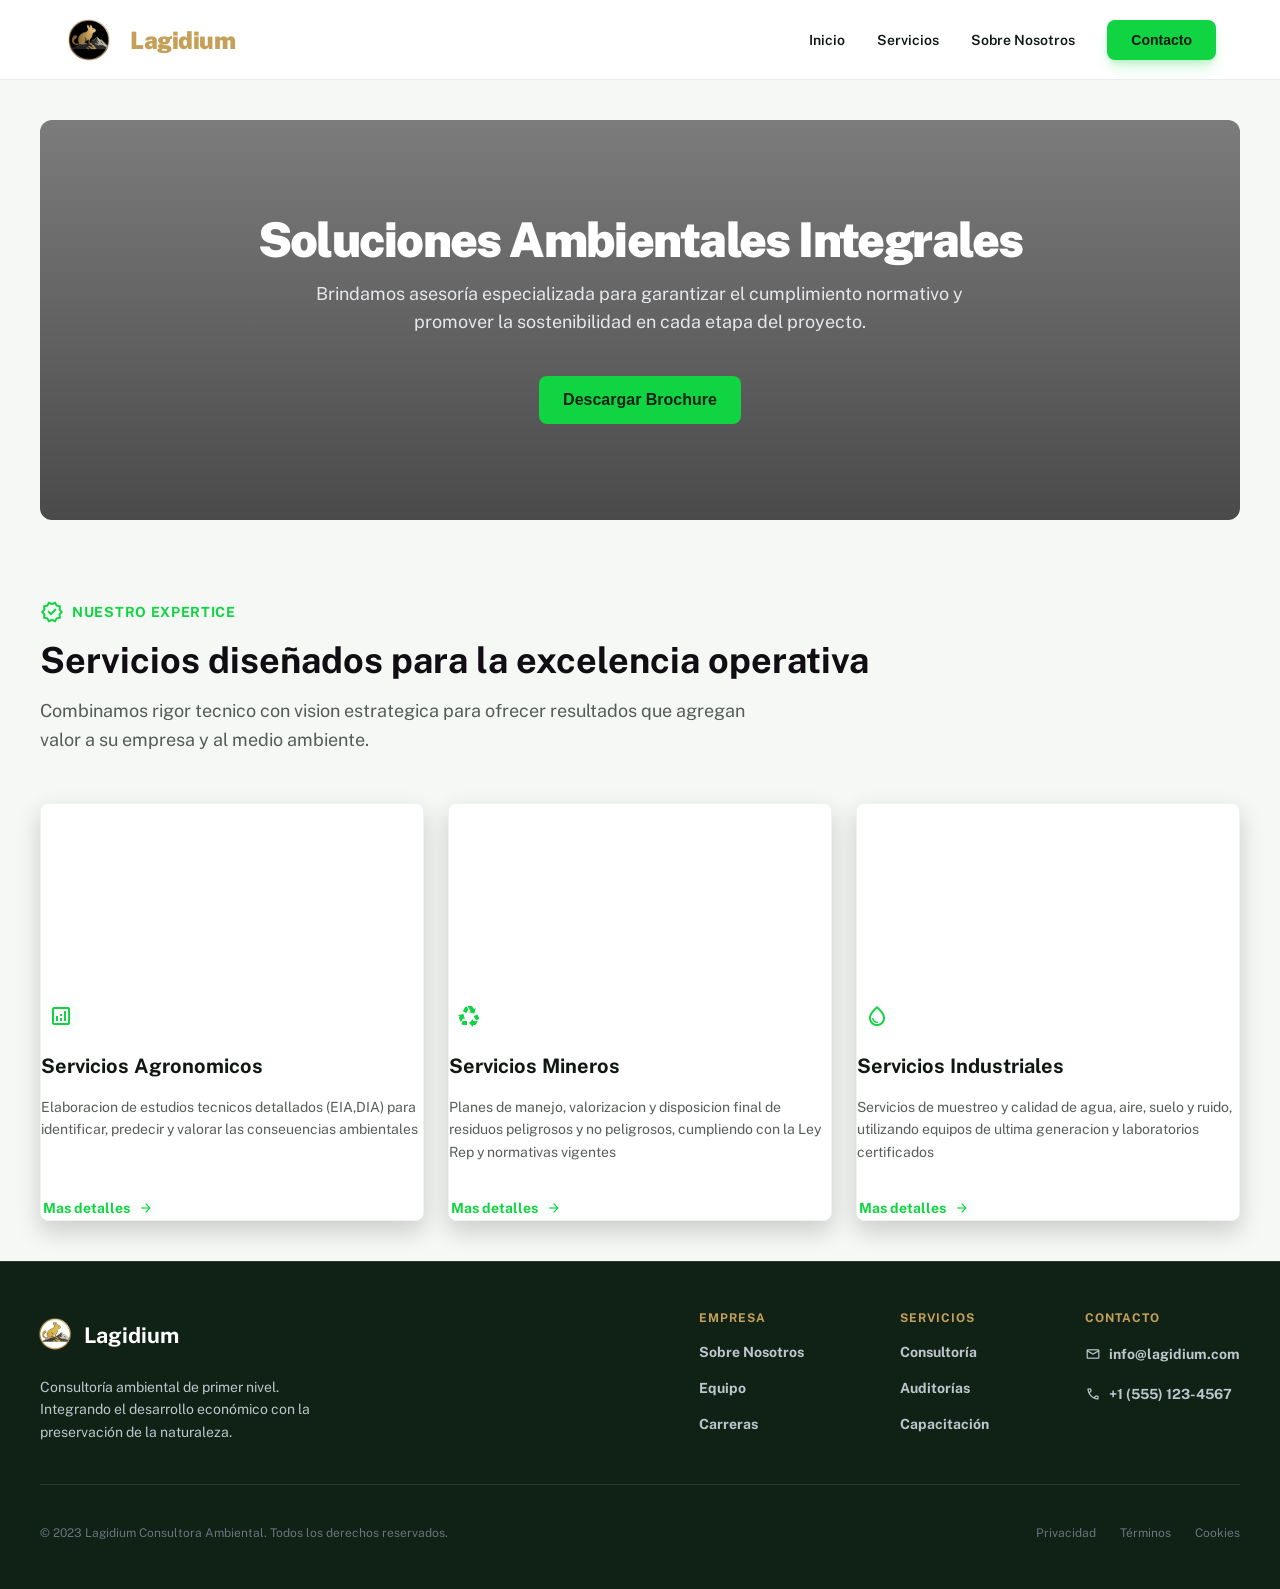
==== commit ee313fa2: "Footer responsive y cambios en tarjetas services" ====
--- a/servicios.html
+++ b/servicios.html
@@ -5,9 +5,10 @@
         <meta name="viewport" content="width=device-width, initial-scale=1.0">
         <title>Servicios</title>
         <meta name="description" content="Consultora ambiental, ofrecemos servicios ambientales de exelencia tecnica para Mineria, industria, agro">
-        <link rel="stylesheet" href="src/styles/styles.css">
-        <script src="scripts/script.js" defer></script>
+        <link rel="stylesheet" href="src/styles/main.css">
+        <script type="module" src="scripts/main.js"></script>
         <link href="https://fonts.googleapis.com/css2?family=Material+Symbols+Outlined" rel="stylesheet"/>
+        <link href="https://fonts.googleapis.com/css2?family=Public+Sans:wght@300;400;500;700;900&display=swap" rel="stylesheet">
     </head>
     
     <body>
@@ -63,7 +64,10 @@
                             <div><span class="material-symbols-outlined">analytics</span></div>
                             <h3>Servicios Agronomicos</h3>
                             <p>Elaboracion de estudios tecnicos detallados (EIA,DIA) para identificar, predecir y valorar las conseuencias ambientales</p>
-                            <a href="">Mas detalles<span class="material-symbols-outlined">arrow_forward</span></a>
+                            <a href="#" class="open-pdf" data-pdf="assets/pdf/dossier-agro.pdf#toolbar=0">
+                                Mas detalles
+                                <span class="material-symbols-outlined">arrow_forward</span>
+                            </a>
                         </div>
                     </div>
                     <div class="grid-services-contain2">
@@ -72,7 +76,7 @@
                             <div><span class="material-symbols-outlined">recycling</span></div>
                             <h3>Servicios Mineros</h3>
                             <p>Planes de manejo, valorizacion y disposicion final de residuos peligrosos y no peligrosos, cumpliendo con la Ley Rep y normativas vigentes</p>
-                            <a href="">Mas detalles<span class="material-symbols-outlined">arrow_forward</span></a>
+                            <a href="#" class="open-pdf" data-pdf="assets/pdf/dossier-agro.pdf">Mas detalles<span class="material-symbols-outlined">arrow_forward</span></a>
                         </div>
                     </div>
                     <div class="grid-services-contain3">
@@ -81,7 +85,7 @@
                             <div><span class="material-symbols-outlined">water_drop</span></div>
                             <h3>Servicios Industriales</h3>
                             <p>Servicios de muestreo y calidad de agua, aire, suelo y ruido, utilizando equipos de ultima generacion y laboratorios certificados</p>
-                            <a href="">Mas detalles<span class="material-symbols-outlined">arrow_forward</span></a>
+                            <a href="#" class="open-pdf" data-pdf="assets/pdf/Dossier_agro.pdf">Mas detalles<span class="material-symbols-outlined">arrow_forward</span></a>
                         </div>
                     <!-- </div>
                     <div class="grid-services-contain4">
@@ -178,7 +182,19 @@
           
             </div>
           </footer>
-
+          <!-- Modal para el PDF -->
+          <div id="pdf-modal" class="modal hidden">
+            <div class="modal-overlay"></div>
+          
+            <div class="modal-content">
+              <button type="button" class="modal-close" id="closeModal" aria-label="Cerrar PDF">
+                <span class="material-symbols-outlined modal-close-icon" aria-hidden="true">close</span>
+              </button>
+          
+              <iframe id="pdfViewer" src="" frameborder="0"></iframe>
+            </div>
+          </div>
+          
     </body>
 
 </html>
--- a/src/styles/main.css
+++ b/src/styles/main.css
@@ -0,0 +1,15 @@
+/* Lagidium — punto de entrada de estilos */
+
+@import "base/variables.css";
+@import "base/reset.css";
+@import "base/typography.css";
+@import "layout/header.css";
+@import "layout/grid.css";
+@import "components/navigation.css";
+@import "components/buttons.css";
+@import "components/carousel.css";
+@import "components/cards.css";
+@import "components/modal.css";
+@import "pages/home.css";
+@import "layout/footer.css";
+@import "pages/services.css";
